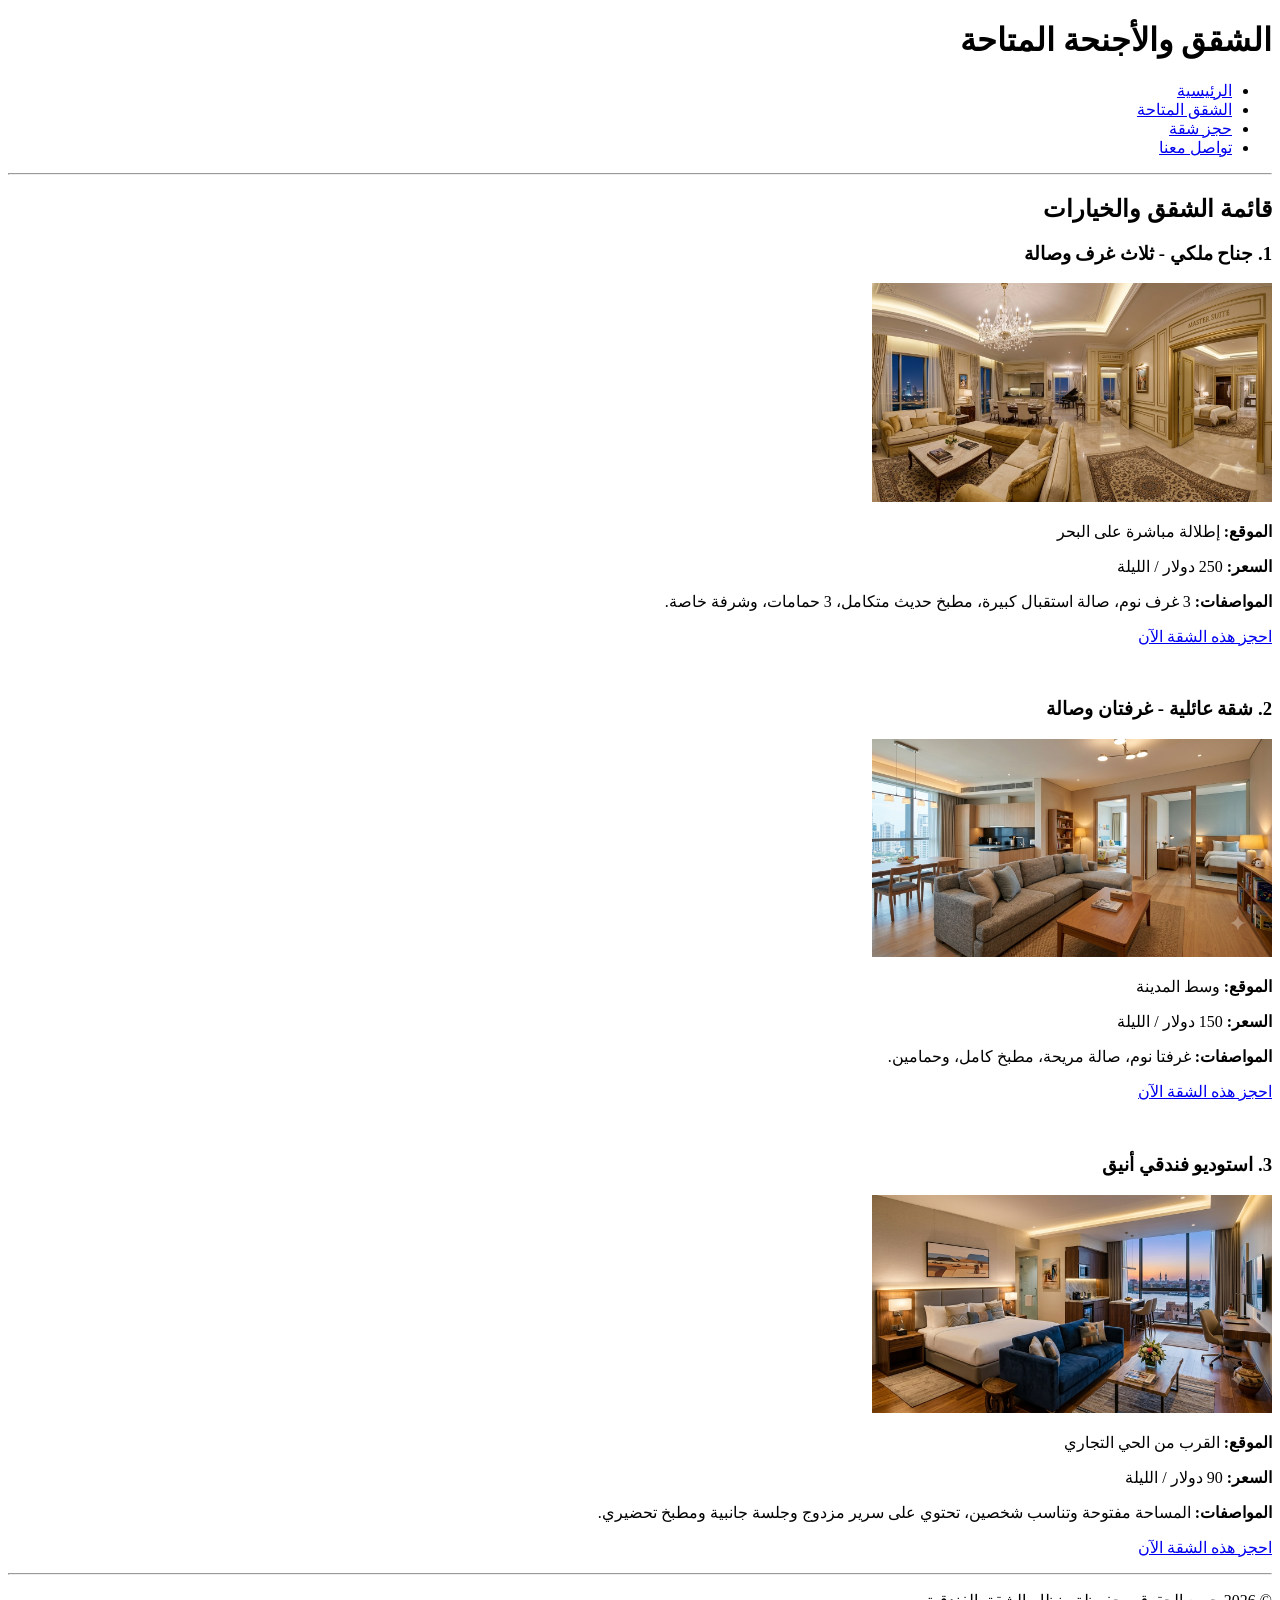
==== apartments.html @ cf0d7370 "Rename apartments. html to apartments.html" ====
<!DOCTYPE html>
<html lang="ar" dir="rtl">
<head>
    <meta charset="UTF-8">
    <meta name="viewport" content="width=device-width, initial-scale=1.0">
    <title>الشقق المتاحة - نظام الشقق الفندقية</title>
</head>
<body>

    <header>
        <h1>الشقق والأجنحة المتاحة</h1>
        <nav>
            <ul>
                <li><a href="index.html">الرئيسية</a></li>
                <li><a href="apartments.html">الشقق المتاحة</a></li>
                <li><a href="booking.html">حجز شقة</a></li>
                <li><a href="contact.html">تواصل معنا</a></li>
            </ul>
        </nav>
    </header>

    <hr>

    <main>
        <section>
            <h2>قائمة الشقق والخيارات</h2>

            <!-- شقة 1 -->
            <article>
                <h3>1. جناح ملكي - ثلاث غرف وصالة</h3>
                <img src="image2.jpg" alt="صورة الجناح الملكي" width="400">
                <p><strong>الموقع:</strong> إطلالة مباشرة على البحر</p>
                <p><strong>السعر:</strong> 250 دولار / الليلة</p>
                <p><strong>المواصفات:</strong> 3 غرف نوم، صالة استقبال كبيرة، مطبخ حديث متكامل، 3 حمامات، وشرفة خاصة.</p>
                <p><a href="booking.html">احجز هذه الشقة الآن</a></p>
            </article>

            <br>

            <!-- شقة 2 -->
            <article>
                <h3>2. شقة عائلية - غرفتان وصالة</h3>
                <img src="image3.jpg" alt="صورة الشقة العائلية" width="400">
                <p><strong>الموقع:</strong> وسط المدينة</p>
                <p><strong>السعر:</strong> 150 دولار / الليلة</p>
                <p><strong>المواصفات:</strong> غرفتا نوم، صالة مريحة، مطبخ كامل، وحمامين.</p>
                <p><a href="booking.html">احجز هذه الشقة الآن</a></p>
            </article>

            <br>

            <!-- شقة 3 -->
            <article>
                <h3>3. استوديو فندقي أنيق</h3>
                <img src="image4.jpg" alt="صورة استوديو فندقي" width="400">
                <p><strong>الموقع:</strong> القرب من الحي التجاري</p>
                <p><strong>السعر:</strong> 90 دولار / الليلة</p>
                <p><strong>المواصفات:</strong> المساحة مفتوحة وتناسب شخصين، تحتوي على سرير مزدوج وجلسة جانبية ومطبخ تحضيري.</p>
                <p><a href="booking.html">احجز هذه الشقة الآن</a></p>
            </article>
        </section>
    </main>

    <hr>

    <footer>
        <p>&copy; 2026 جميع الحقوق محفوظة - نظام الشقق الفندقية</p>
    </footer>

</body>
</html>
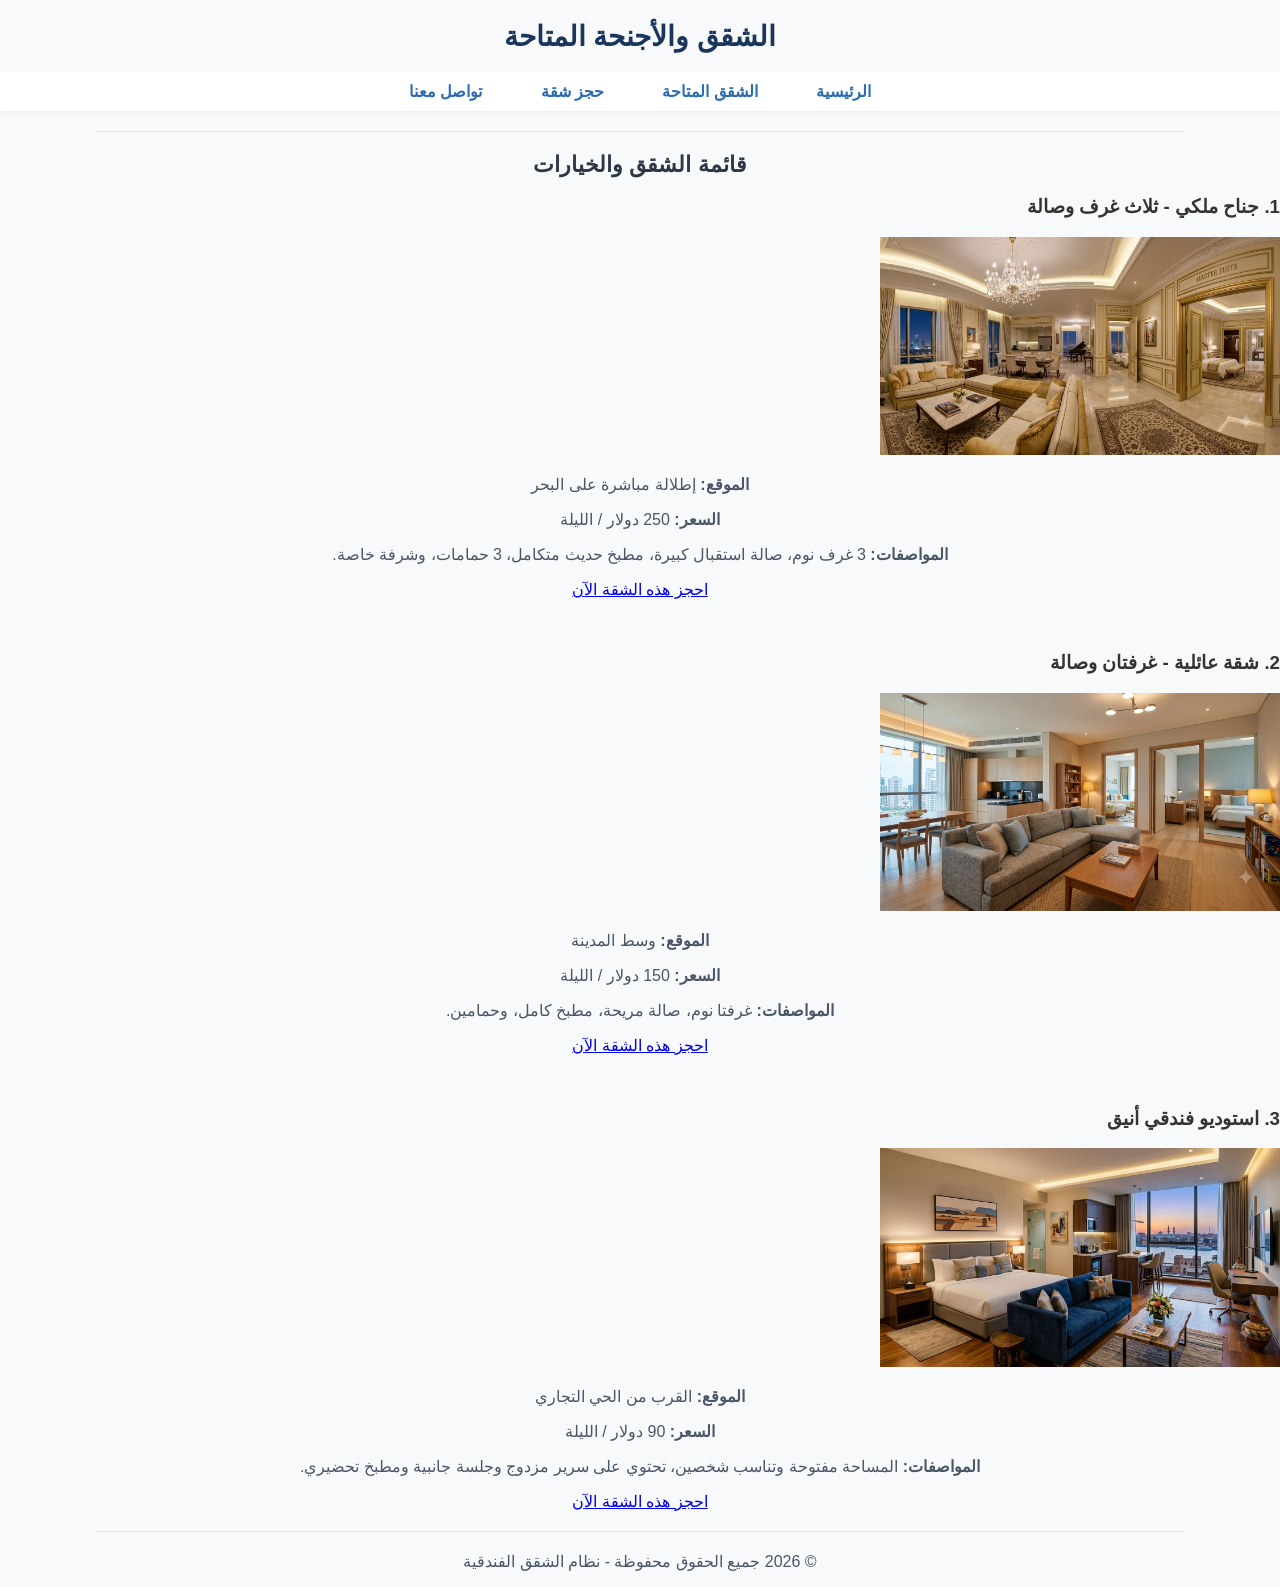
==== commit 73998df7: "Update apartments.html" ====
--- a/apartments.html
+++ b/apartments.html
@@ -4,6 +4,7 @@
     <meta charset="UTF-8">
     <meta name="viewport" content="width=device-width, initial-scale=1.0">
     <title>الشقق المتاحة - نظام الشقق الفندقية</title>
+    <link rel="stylesheet" href="CSS/style.css">
 </head>
 <body>
 
--- a/CSS/style.css
+++ b/CSS/style.css
@@ -0,0 +1,104 @@
+body {
+    font-family: 'Cairo', Tahoma, sans-serif;
+    background-color: #f8f9fa;
+    color: #333333;
+    margin: 0;
+    padding: 0;
+    direction: rtl;
+    text-align: right;
+}
+
+h1 {
+    color: #1a365d;
+    text-align: center;
+    margin-top: 20px;
+    font-size: 28px;
+}
+
+ul {
+    list-style-type: none;
+    padding: 0;
+    text-align: center;
+    background-color: #ffffff;
+    margin: 15px 0;
+    box-shadow: 0 2px 5px rgba(0,0,0,0.05);
+}
+
+ul li {
+    display: inline-block;
+    margin: 10px 15px;
+}
+
+ul li a {
+    text-decoration: none;
+    color: #2b6cb0;
+    font-weight: bold;
+    font-size: 16px;
+    padding: 8px 12px;
+    border-radius: 4px;
+    transition: background-color 0.3s;
+}
+
+ul li a:hover {
+    background-color: #ebf8ff;
+    color: #2c5282;
+}
+
+hr {
+    border: 0;
+    height: 1px;
+    background-color: #e2e8f0;
+    margin: 20px auto;
+    width: 85%;
+}
+
+h2 {
+    color: #2d3748;
+    text-align: center;
+    font-size: 22px;
+}
+
+p {
+    text-align: center;
+    color: #4a5568;
+}
+
+form, .container {
+    background: #ffffff;
+    max-width: 600px;
+    margin: 20px auto;
+    padding: 25px;
+    border-radius: 8px;
+    box-shadow: 0 4px 10px rgba(0, 0, 0, 0.05);
+    border: 1px solid #e2e8f0;
+}
+
+input[type="text"], input[type="email"], select {
+    width: 100%;
+    padding: 10px;
+    margin: 8px 0 15px 0;
+    display: inline-block;
+    border: 1px solid #cbd5e0;
+    border-radius: 4px;
+    box-sizing: border-box;
+    font-family: 'Cairo', sans-serif;
+}
+
+button, input[type="submit"] {
+    background-color: #3182ce;
+    color: white;
+    padding: 12px 20px;
+    border: none;
+    border-radius: 4px;
+    cursor: pointer;
+    width: 100%;
+    font-size: 16px;
+    font-family: 'Cairo', sans-serif;
+    transition: background-color 0.3s;
+}
+
+button:hover, input[type="submit"]:hover {
+    background-color: #2b6cb;
+                                          }
+  
+
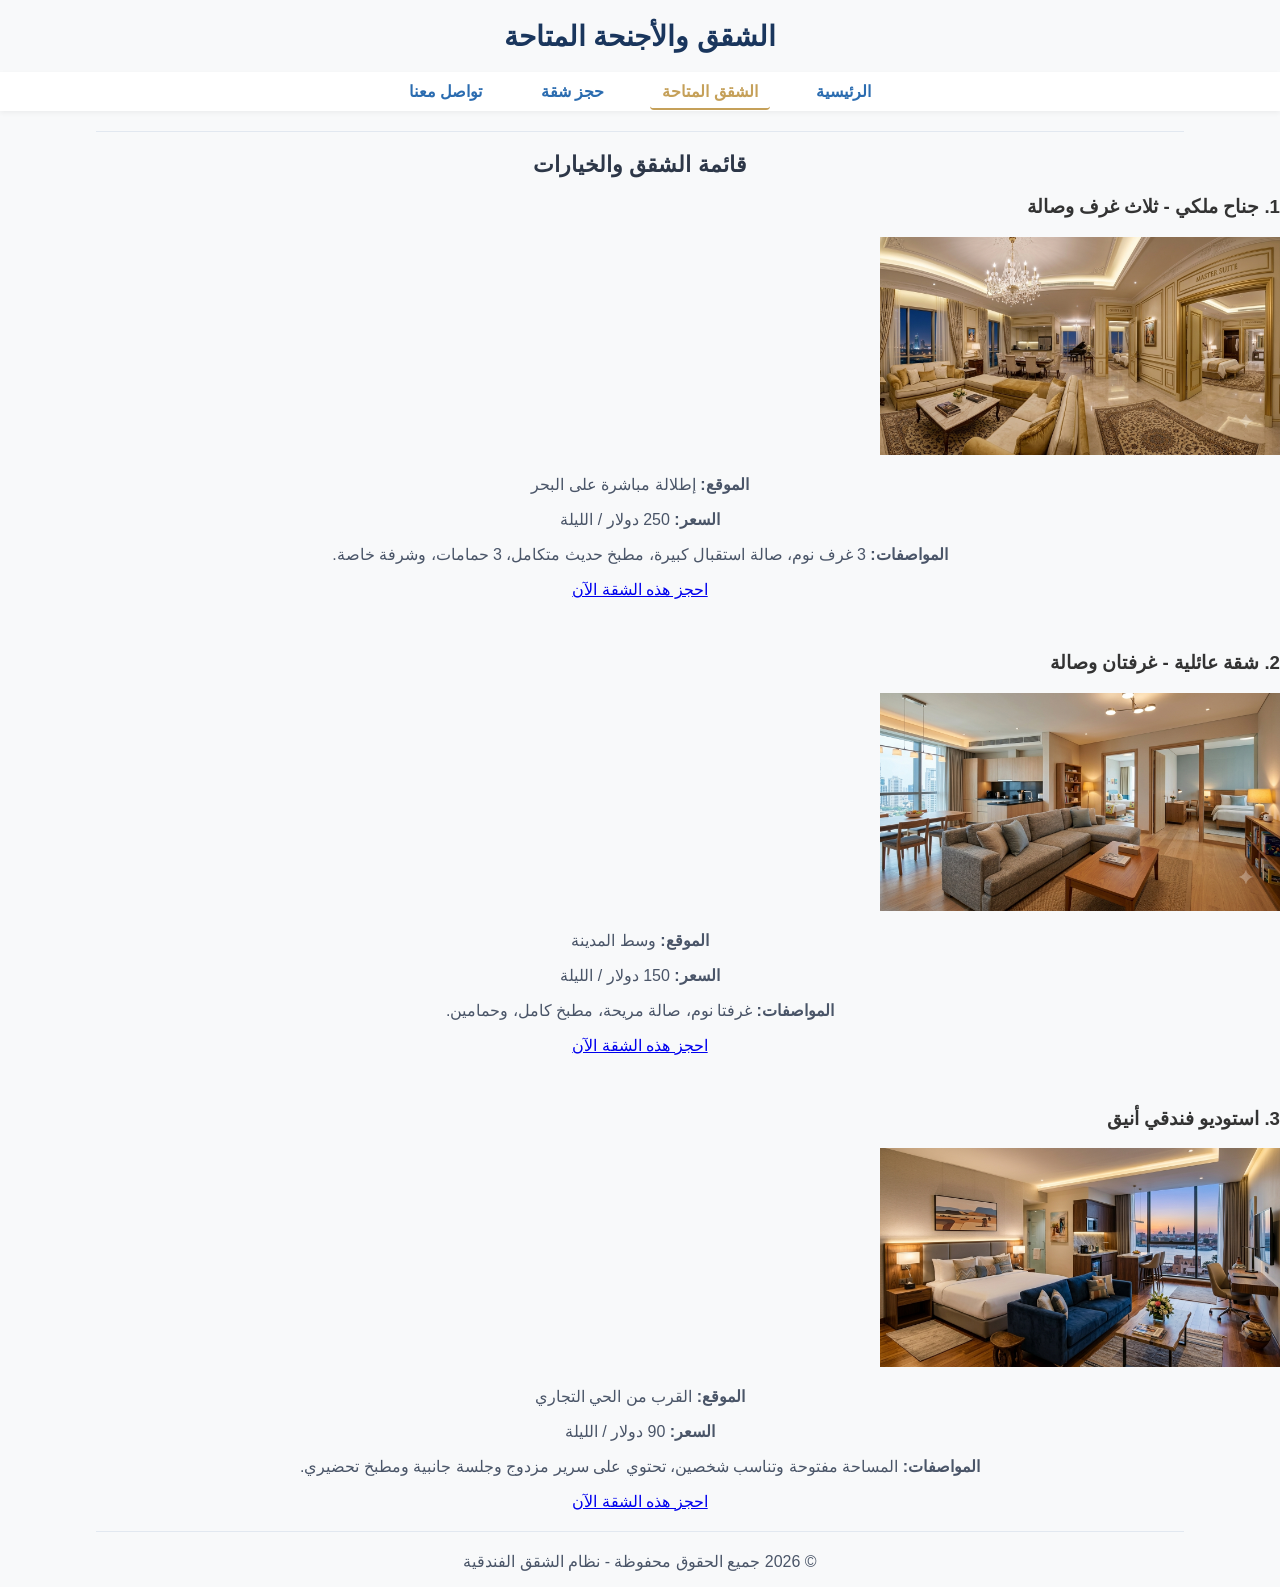
==== commit 3ffaaf20: "Update apartments.html" ====
--- a/apartments.html
+++ b/apartments.html
@@ -67,6 +67,6 @@
     <footer>
         <p>&copy; 2026 جميع الحقوق محفوظة - نظام الشقق الفندقية</p>
     </footer>
-
+<script src="js/script.js"></script>
 </body>
 </html>
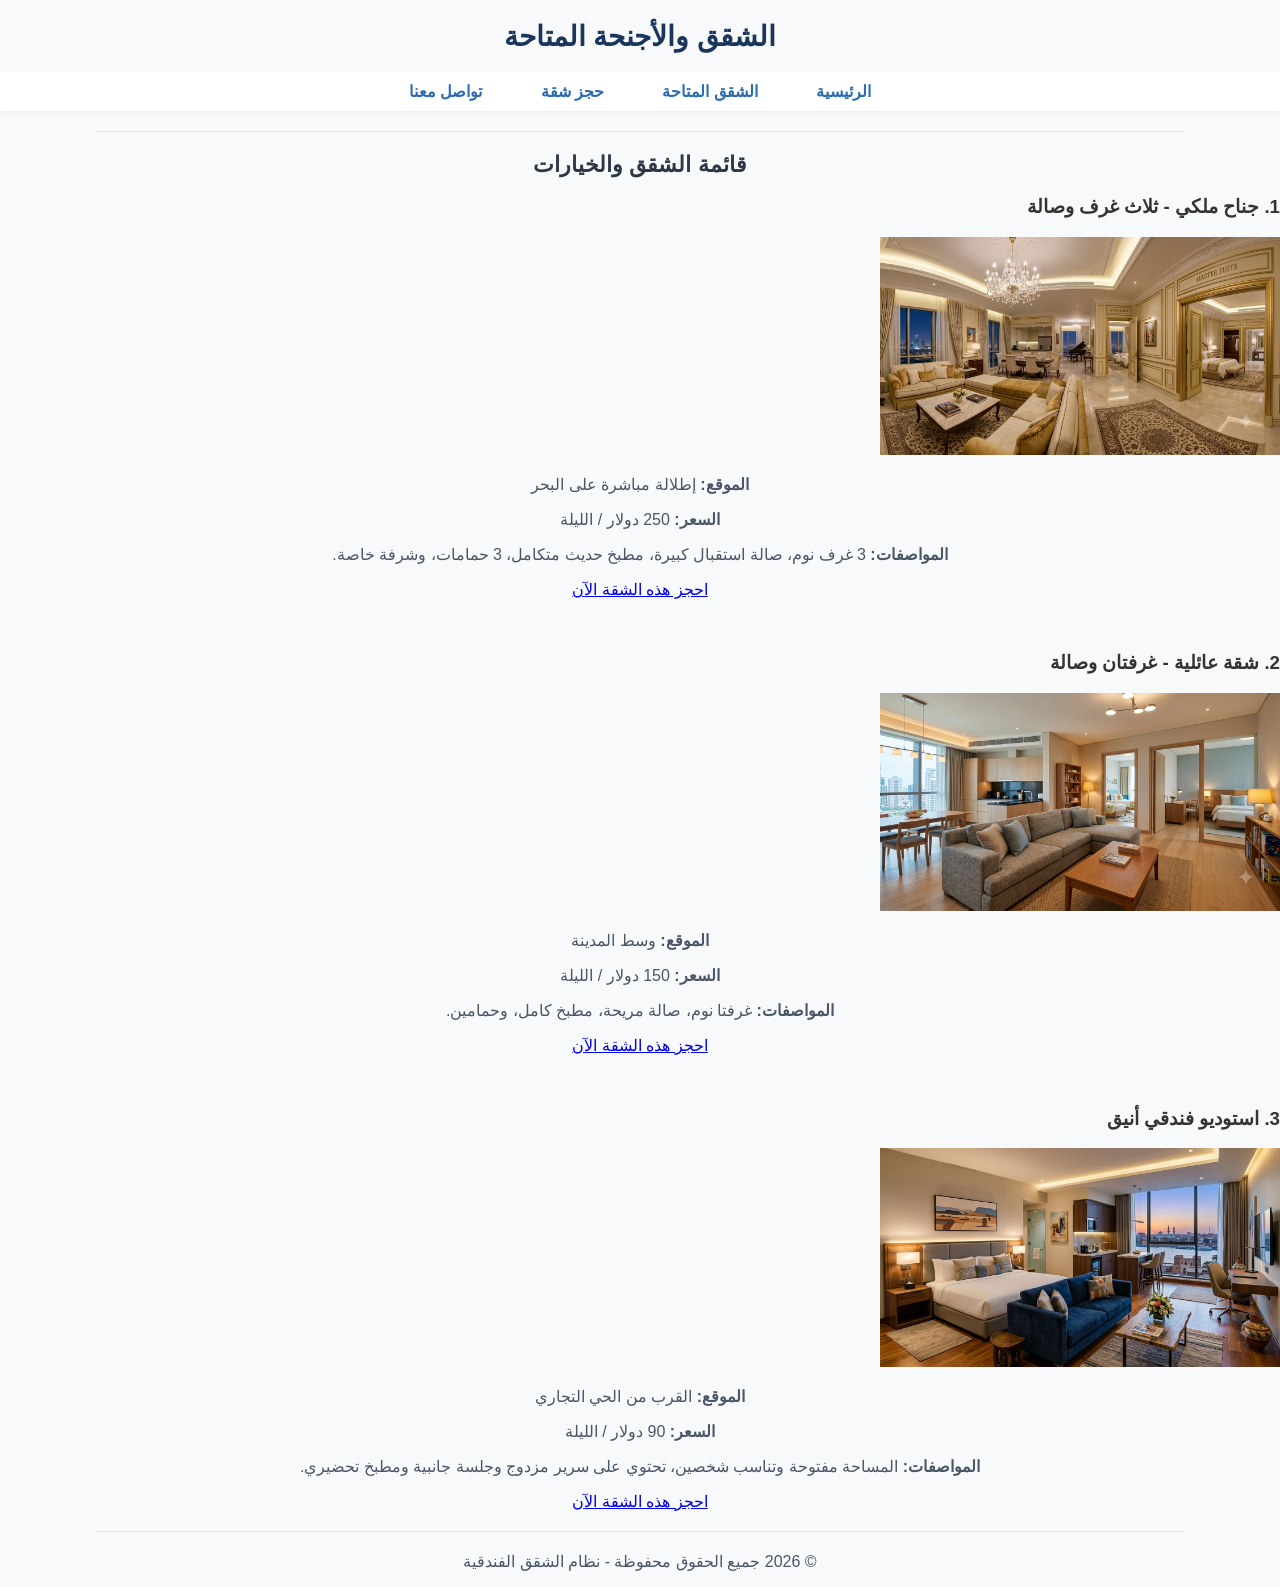
==== commit e567c9b7: "Update apartments.html" ====
--- a/apartments.html
+++ b/apartments.html
@@ -61,12 +61,12 @@
             </article>
         </section>
     </main>
+<script src="script.js"></script>
 
     <hr>
 
     <footer>
         <p>&copy; 2026 جميع الحقوق محفوظة - نظام الشقق الفندقية</p>
     </footer>
-<script src="js/script.js"></script>
 </body>
 </html>
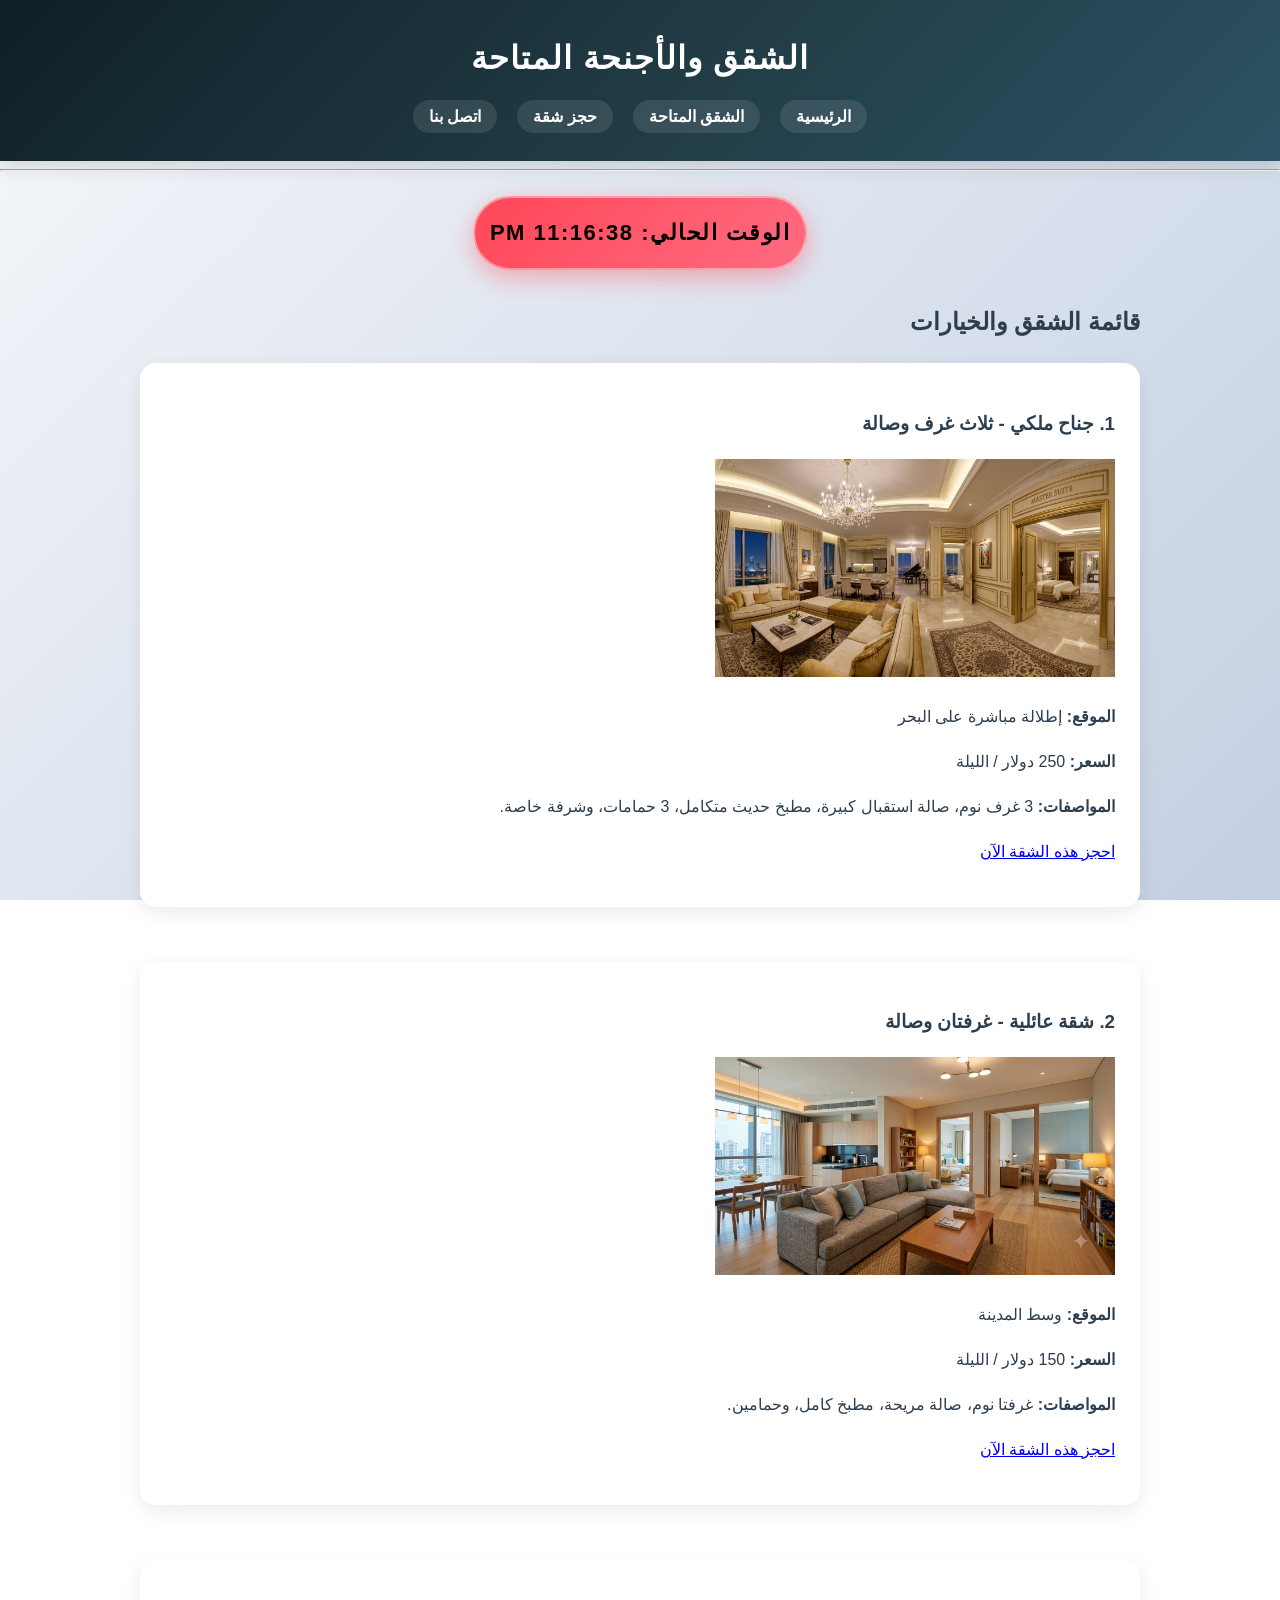
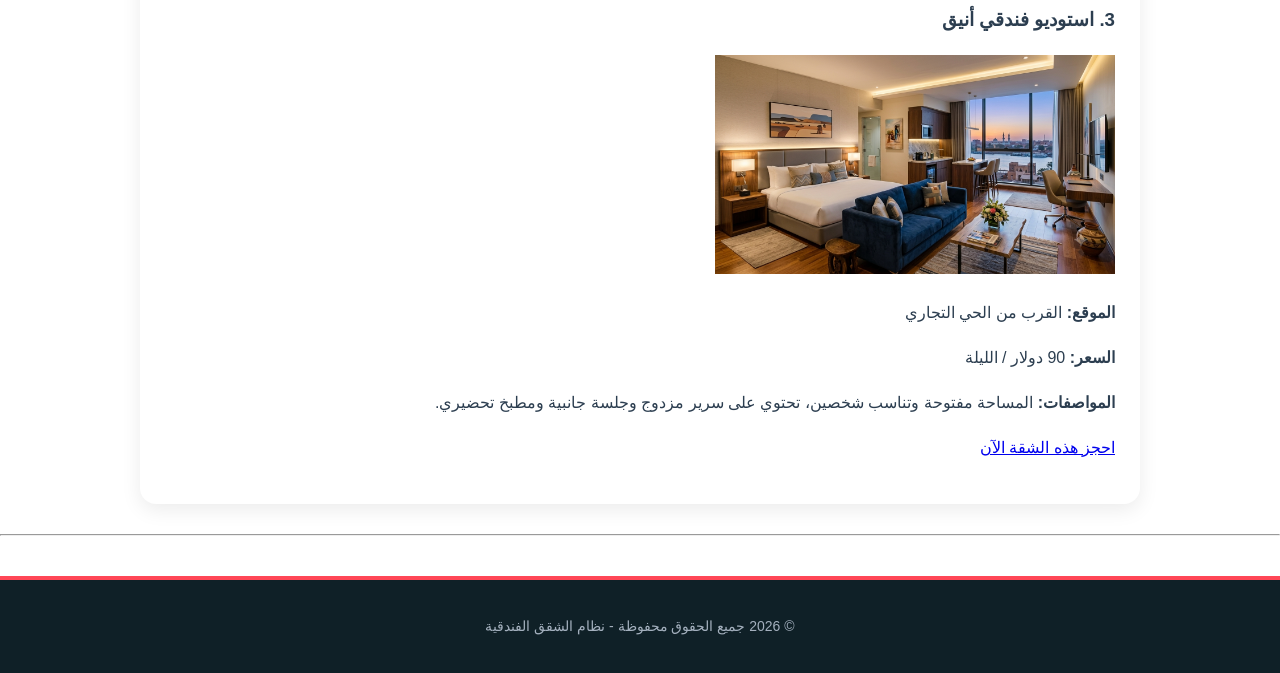
==== commit 147ec56d: "Update apartments.html" ====
--- a/apartments.html
+++ b/apartments.html
@@ -10,17 +10,25 @@
 
     <header>
         <h1>الشقق والأجنحة المتاحة</h1>
-        <nav>
-            <ul>
-                <li><a href="index.html">الرئيسية</a></li>
-                <li><a href="apartments.html">الشقق المتاحة</a></li>
-                <li><a href="booking.html">حجز شقة</a></li>
-                <li><a href="contact.html">تواصل معنا</a></li>
-            </ul>
-        </nav>
+        
+        
+            <nav class="navbar">
+    <div class="menu-toggle" onclick="toggleMenu()">
+        <span></span>
+        <span></span>
+        <span></span>
+    </div>
+    <ul class="nav-links" id="navLinks">
+        <li><a href="index.html">الرئيسية</a></li>
+        <li><a href="apartments.html">الشقق المتاحة</a></li>
+        <li><a href="booking.html">حجز شقة</a></li>
+        <li><a href="contact.html">اتصل بنا</a></li>
+    </ul>
+</nav>
+
     </header>
-
     <hr>
+<div id="myClock"></div>
 
     <main>
         <section>
@@ -61,7 +69,7 @@
             </article>
         </section>
     </main>
-<script src="script.js"></script>
+<script src="js/script.js"></script>
 
     <hr>
 
--- a/CSS/style.css
+++ b/CSS/style.css
@@ -1,104 +1,120 @@
 body {
-    font-family: 'Cairo', Tahoma, sans-serif;
-    background-color: #f8f9fa;
-    color: #333333;
+    font-family: 'Segoe UI', Tahoma, Geneva, Verdana, sans-serif;
+    background: linear-gradient(135deg, #f5f7fa 0%, #c3cfe2 100%);
+    background-attachment: fixed;
+    color: #2c3e50;
     margin: 0;
     padding: 0;
-    direction: rtl;
-    text-align: right;
+    line-height: 1.8;
 }
 
-h1 {
-    color: #1a365d;
+header {
+    background: linear-gradient(135deg, #0f2027, #203a43, #2c5364);
+    color: #ffffff;
+    padding: 30px 20px;
     text-align: center;
-    margin-top: 20px;
-    font-size: 28px;
+    box-shadow: 0 4px 20px rgba(0, 0, 0, 0.15);
 }
 
-ul {
-    list-style-type: none;
-    padding: 0;
-    text-align: center;
-    background-color: #ffffff;
-    margin: 15px 0;
-    box-shadow: 0 2px 5px rgba(0,0,0,0.05);
+header h1 {
+    margin: 0 0 10px 0;
+    font-size: 32px;
+    letter-spacing: 1px;
 }
 
-ul li {
-    display: inline-block;
-    margin: 10px 15px;
+header p {
+    margin: 0;
+    color: #a4b0be;
+    font-size: 16px;
 }
 
-ul li a {
-    text-decoration: none;
-    color: #2b6cb0;
-    font-weight: bold;
-    font-size: 16px;
-    padding: 8px 12px;
-    border-radius: 4px;
-    transition: background-color 0.3s;
+nav ul {
+    list-style: none;
+    padding: 0;
+    margin: 15px 0 0 0;
+    display: flex;
+    justify-content: center;
+    gap: 20px;
+    flex-wrap: wrap;
 }
 
-ul li a:hover {
-    background-color: #ebf8ff;
-    color: #2c5282;
+nav ul li a {
+    color: #ffffff;
+    text-decoration: none;
+    font-weight: 600;
+    padding: 8px 16px;
+    border-radius: 20px;
+    background: rgba(255, 255, 255, 0.1);
+    transition: all 0.3s ease;
 }
 
-hr {
-    border: 0;
-    height: 1px;
-    background-color: #e2e8f0;
-    margin: 20px auto;
-    width: 85%;
+nav ul li a:hover {
+    background: #ff4757;
+    color: #ffffff;
+    transform: translateY(-2px);
 }
 
-h2 {
-    color: #2d3748;
+#myClock {
+    background: linear-gradient(135deg, #ff4757, #ff6b81);
+    color: #ffffff;
+    font-size: 21px;
+    font-weight: bold;
     text-align: center;
-    font-size: 22px;
+    padding: 15px 25px;
+    margin: 25px auto;
+    width: fit-content;
+    min-width: 270px;
+    border-radius: 50px;
+    box-shadow: 0 8px 25px rgba(255, 71, 87, 0.4);
+    letter-spacing: 1.5px;
+    border: 2px solid rgba(255, 255, 255, 0.4);
+    transition: all 0.4s ease-in-out;
+    animation: pulseGlow 2s infinite;
 }
 
-p {
-    text-align: center;
-    color: #4a5568;
+#myClock:hover {
+    transform: scale(1.05);
+    box-shadow: 0 10px 30px rgba(255, 71, 87, 0.6);
 }
 
-form, .container {
-    background: #ffffff;
-    max-width: 600px;
-    margin: 20px auto;
-    padding: 25px;
-    border-radius: 8px;
-    box-shadow: 0 4px 10px rgba(0, 0, 0, 0.05);
-    border: 1px solid #e2e8f0;
+@keyframes pulseGlow {
+    0% {
+        box-shadow: 0 0 0 0 rgba(255, 71, 87, 0.5);
+    }
+    70% {
+        box-shadow: 0 0 0 12px rgba(255, 71, 87, 0);
+    }
+    100% {
+        box-shadow: 0 0 0 0 rgba(255, 71, 87, 0);
+    }
 }
 
-input[type="text"], input[type="email"], select {
-    width: 100%;
-    padding: 10px;
-    margin: 8px 0 15px 0;
-    display: inline-block;
-    border: 1px solid #cbd5e0;
-    border-radius: 4px;
-    box-sizing: border-box;
-    font-family: 'Cairo', sans-serif;
+main {
+    max-width: 1000px;
+    margin: 30px auto;
+    padding: 0 20px;
 }
 
-button, input[type="submit"] {
-    background-color: #3182ce;
-    color: white;
-    padding: 12px 20px;
-    border: none;
-    border-radius: 4px;
-    cursor: pointer;
-    width: 100%;
-    font-size: 16px;
-    font-family: 'Cairo', sans-serif;
-    transition: background-color 0.3s;
+article {
+    background: #ffffff;
+    padding: 25px;
+    margin-bottom: 25px;
+    border-radius: 16px;
+    box-shadow: 0 6px 20px rgba(0, 0, 0, 0.08);
+    transition: transform 0.3s ease, box-shadow 0.3s ease;
 }
 
-button:hover, input[type="submit"]:hover {
-    background-color: #2b6cb;
-                                          }
-  
+article:hover {
+    transform: translateY(-5px);
+    box-shadow: 0 12px 30px rgba(0, 0, 0, 0.12);
+}
 
+footer {
+    background: #0f2027;
+    color: #a4b0be;
+    text-align: center;
+    padding: 20px;
+    margin-top: 40px;
+    font-size: 14px;
+    border-top: 4px solid #ff4757;
+}
